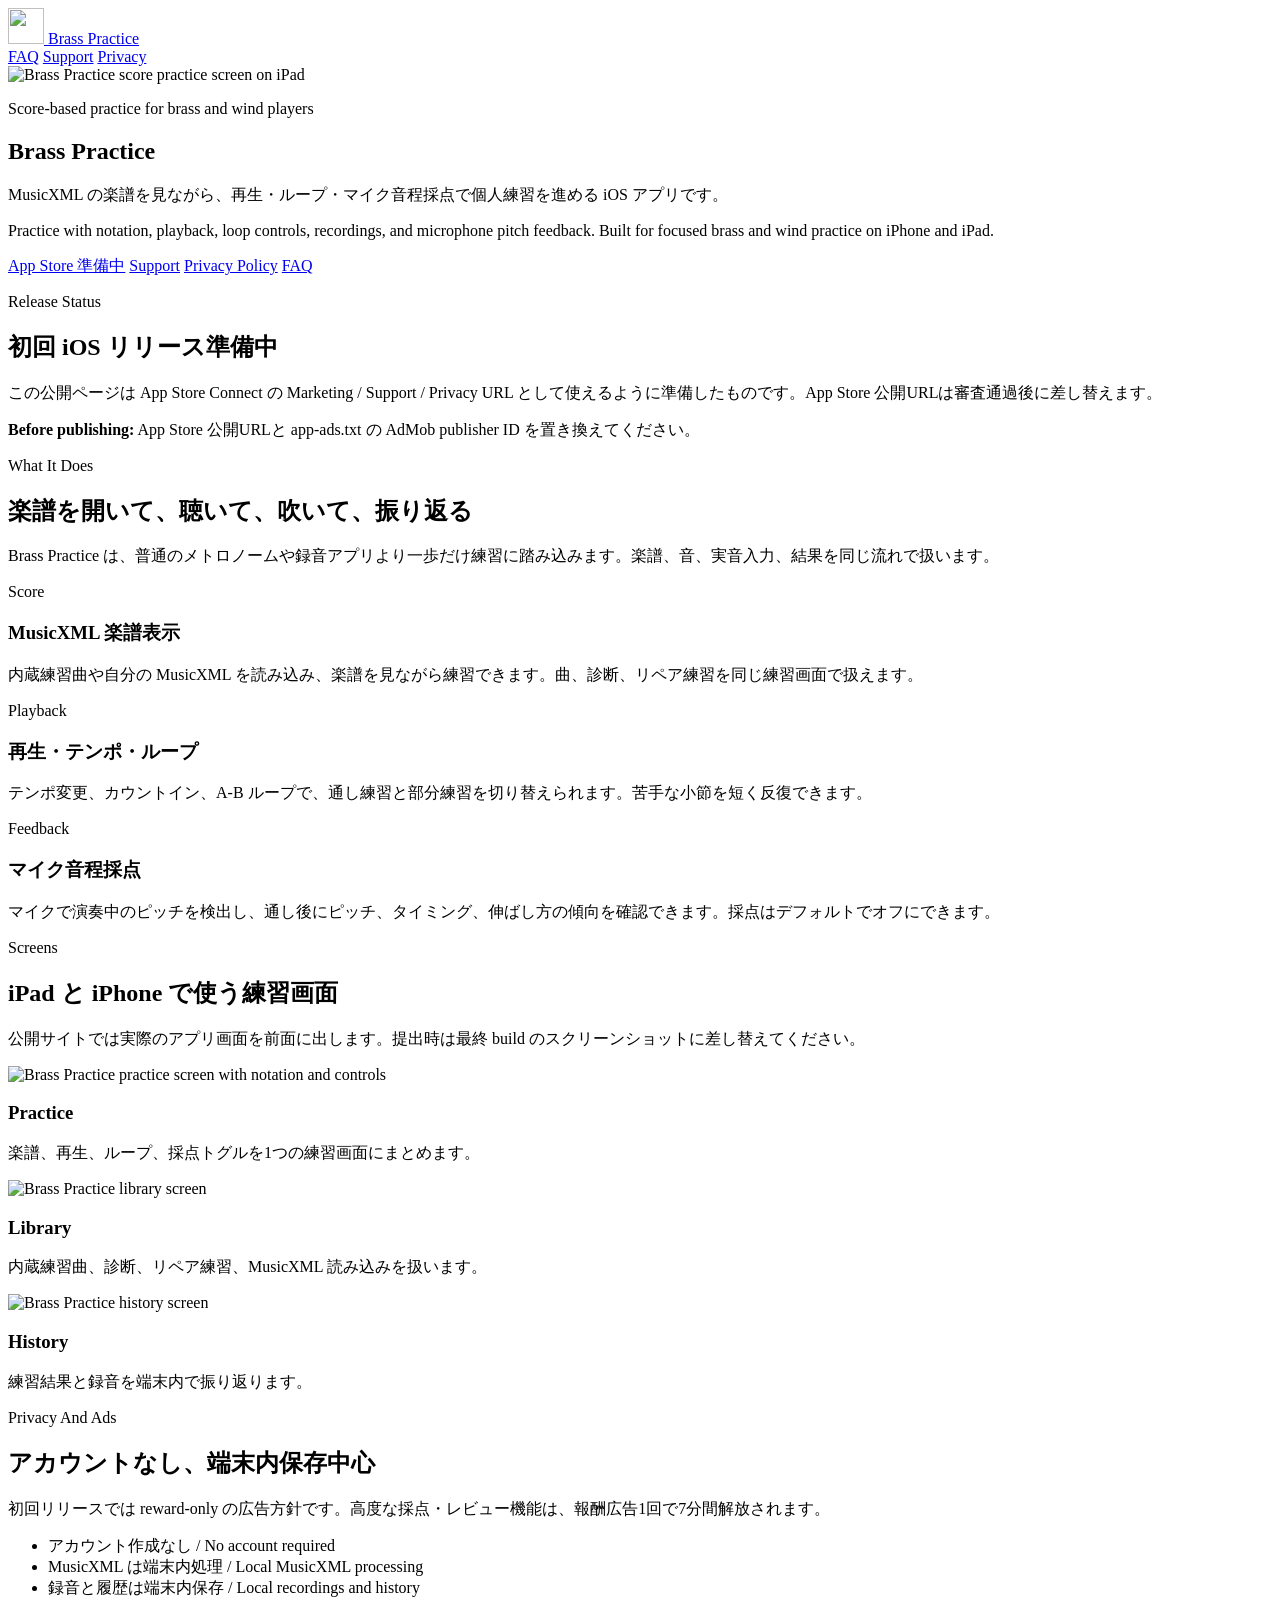
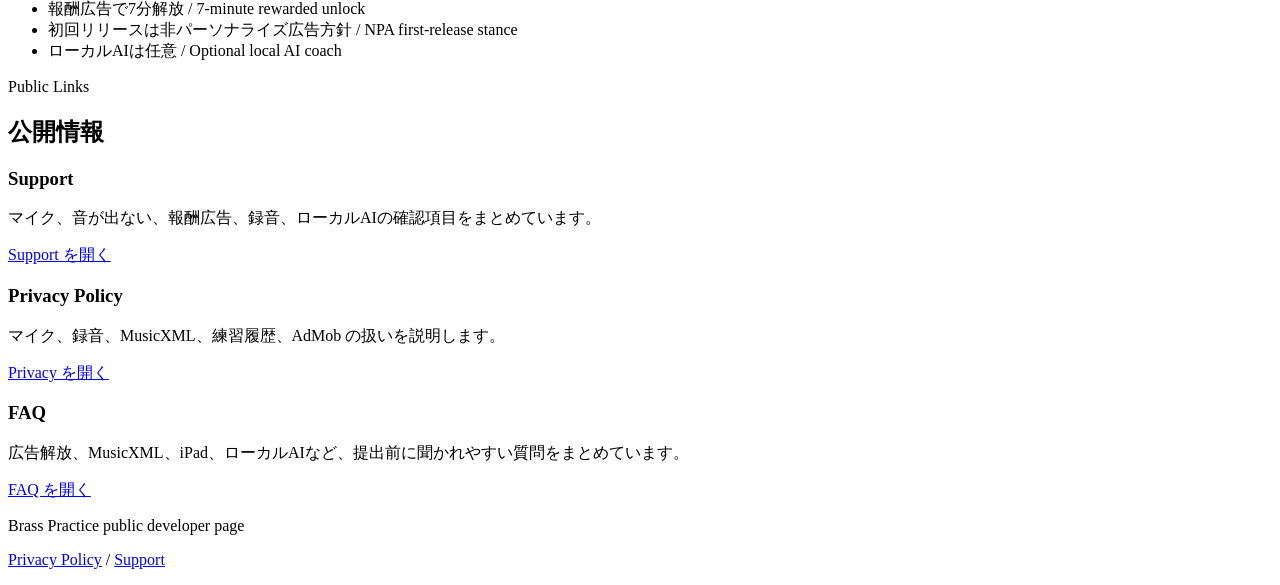
==== brass-practice/index.html @ 4e406d91 "Create index.html" ====
<!DOCTYPE html>
<html lang="ja">
<head>
  <meta charset="UTF-8">
  <meta name="viewport" content="width=device-width, initial-scale=1.0">
  <meta name="description" content="Brass Practice の公式公開ページ。MusicXML 楽譜表示、再生、ループ練習、マイク音程採点、録音、サポート、FAQ、プライバシーポリシーをまとめています。">
  <meta name="robots" content="index,follow,max-image-preview:large,max-snippet:-1,max-video-preview:-1">
  <meta name="keywords" content="Brass Practice,金管,管楽器,MusicXML,楽譜,音程,採点,トランペット,トロンボーン,ホルン,brass practice,pitch feedback">
  <meta property="og:site_name" content="Brass Practice">
  <meta property="og:type" content="website">
  <meta property="og:title" content="Brass Practice">
  <meta property="og:description" content="MusicXML 楽譜表示、再生、ループ練習、マイク音程採点で管楽器の個人練習を支える iOS アプリです。">
  <meta property="og:url" content="https://musicapp-lab.github.io/brass-practice/">
  <meta property="og:image" content="https://musicapp-lab.github.io/brass-practice/assets/brass-practice-hero.png">
  <meta name="twitter:card" content="summary_large_image">
  <meta name="twitter:title" content="Brass Practice">
  <meta name="twitter:description" content="MusicXML 楽譜、再生、ループ、マイク採点で管楽器の練習を支えるアプリです。">
  <link rel="canonical" href="https://musicapp-lab.github.io/brass-practice/">
  <title>Brass Practice</title>
  <link rel="icon" href="./assets/brass-practice-icon.png" type="image/png">
  <link rel="preconnect" href="https://fonts.googleapis.com">
  <link rel="preconnect" href="https://fonts.gstatic.com" crossorigin>
  <link href="https://fonts.googleapis.com/css2?family=Noto+Sans+JP:wght@400;500;700;800;900&display=swap" rel="stylesheet">
  <link rel="stylesheet" href="./styles.css">
  <script type="application/ld+json">
  {
    "@context": "https://schema.org",
    "@type": "MobileApplication",
    "name": "Brass Practice",
    "url": "https://musicapp-lab.github.io/brass-practice/",
    "description": "Brass Practice is an iOS music practice app for brass and wind players. It combines MusicXML score display, playback, loop practice, microphone pitch feedback, recordings, and local practice history.",
    "applicationCategory": "MusicApplication",
    "operatingSystem": "iOS",
    "inLanguage": ["ja", "en"],
    "isAccessibleForFree": true,
    "publisher": {
      "@type": "Person",
      "name": "Yuji Ozawa"
    },
    "offers": {
      "@type": "Offer",
      "price": "0",
      "priceCurrency": "JPY"
    },
    "featureList": [
      "MusicXML score display and playback",
      "Tempo control, count-in, and A-B loop practice",
      "Microphone-based live pitch feedback and scoring",
      "Practice history and recordings",
      "Optional local AI coach with standard scoring fallback",
      "Rewarded-ad unlock for advanced scoring and review tools"
    ]
  }
  </script>
</head>
<body>
  <header class="topbar">
    <div class="topbar-inner">
      <a class="brand" href="./index.html">
        <img class="brand-mark" src="./assets/brass-practice-icon.png" alt="" width="36" height="36">
        <span>Brass Practice</span>
      </a>
      <nav class="nav" aria-label="Primary">
        <a href="./faq.html">FAQ</a>
        <a href="./support.html">Support</a>
        <a href="./privacy.html">Privacy</a>
      </nav>
    </div>
  </header>

  <main>
    <section class="hero">
      <img class="hero-media" src="./assets/brass-practice-hero.png" alt="Brass Practice score practice screen on iPad">
      <div class="hero-content">
        <p class="eyebrow">Score-based practice for brass and wind players</p>
        <h1>Brass Practice</h1>
        <p class="lede">MusicXML の楽譜を見ながら、再生・ループ・マイク音程採点で個人練習を進める iOS アプリです。</p>
        <p class="lede muted">Practice with notation, playback, loop controls, recordings, and microphone pitch feedback. Built for focused brass and wind practice on iPhone and iPad.</p>
        <div class="cta-row">
          <a class="button is-disabled" href="#release-status" aria-disabled="true">App Store 準備中</a>
          <a class="button-secondary" href="./support.html">Support</a>
          <a class="button-secondary" href="./privacy.html">Privacy Policy</a>
          <a class="button-secondary" href="./faq.html">FAQ</a>
        </div>
      </div>
    </section>

    <section id="release-status" class="section">
      <div class="section-inner">
        <div class="section-head">
          <div>
            <p class="eyebrow">Release Status</p>
            <h2>初回 iOS リリース準備中</h2>
          </div>
          <p class="muted">この公開ページは App Store Connect の Marketing / Support / Privacy URL として使えるように準備したものです。App Store 公開URLは審査通過後に差し替えます。</p>
        </div>
        <div class="status-strip">
          <strong>Before publishing:</strong>
          <span>App Store 公開URLと app-ads.txt の AdMob publisher ID を置き換えてください。</span>
        </div>
      </div>
    </section>

    <section class="section alt">
      <div class="section-inner">
        <div class="section-head">
          <div>
            <p class="eyebrow">What It Does</p>
            <h2>楽譜を開いて、聴いて、吹いて、振り返る</h2>
          </div>
          <p class="muted">Brass Practice は、普通のメトロノームや録音アプリより一歩だけ練習に踏み込みます。楽譜、音、実音入力、結果を同じ流れで扱います。</p>
        </div>
        <div class="feature-grid">
          <article class="feature-card">
            <span class="tag blue">Score</span>
            <h3>MusicXML 楽譜表示</h3>
            <p>内蔵練習曲や自分の MusicXML を読み込み、楽譜を見ながら練習できます。曲、診断、リペア練習を同じ練習画面で扱えます。</p>
          </article>
          <article class="feature-card">
            <span class="tag gold">Playback</span>
            <h3>再生・テンポ・ループ</h3>
            <p>テンポ変更、カウントイン、A-B ループで、通し練習と部分練習を切り替えられます。苦手な小節を短く反復できます。</p>
          </article>
          <article class="feature-card">
            <span class="tag">Feedback</span>
            <h3>マイク音程採点</h3>
            <p>マイクで演奏中のピッチを検出し、通し後にピッチ、タイミング、伸ばし方の傾向を確認できます。採点はデフォルトでオフにできます。</p>
          </article>
        </div>
      </div>
    </section>

    <section class="section">
      <div class="section-inner">
        <div class="section-head">
          <div>
            <p class="eyebrow">Screens</p>
            <h2>iPad と iPhone で使う練習画面</h2>
          </div>
          <p class="muted">公開サイトでは実際のアプリ画面を前面に出します。提出時は最終 build のスクリーンショットに差し替えてください。</p>
        </div>
        <div class="screenshot-grid">
          <article class="screenshot-card">
            <img src="./assets/brass-practice-hero.png" alt="Brass Practice practice screen with notation and controls">
            <div class="screenshot-caption">
              <h3>Practice</h3>
              <p>楽譜、再生、ループ、採点トグルを1つの練習画面にまとめます。</p>
            </div>
          </article>
          <article class="screenshot-card">
            <img src="./assets/brass-practice-library.png" alt="Brass Practice library screen">
            <div class="screenshot-caption">
              <h3>Library</h3>
              <p>内蔵練習曲、診断、リペア練習、MusicXML 読み込みを扱います。</p>
            </div>
          </article>
          <article class="screenshot-card">
            <img src="./assets/brass-practice-history.png" alt="Brass Practice history screen">
            <div class="screenshot-caption">
              <h3>History</h3>
              <p>練習結果と録音を端末内で振り返ります。</p>
            </div>
          </article>
        </div>
      </div>
    </section>

    <section class="section alt">
      <div class="section-inner">
        <div class="section-head">
          <div>
            <p class="eyebrow">Privacy And Ads</p>
            <h2>アカウントなし、端末内保存中心</h2>
          </div>
          <p class="muted">初回リリースでは reward-only の広告方針です。高度な採点・レビュー機能は、報酬広告1回で7分間解放されます。</p>
        </div>
        <ul class="pill-list">
          <li>アカウント作成なし / No account required</li>
          <li>MusicXML は端末内処理 / Local MusicXML processing</li>
          <li>録音と履歴は端末内保存 / Local recordings and history</li>
          <li>報酬広告で7分解放 / 7-minute rewarded unlock</li>
          <li>初回リリースは非パーソナライズ広告方針 / NPA first-release stance</li>
          <li>ローカルAIは任意 / Optional local AI coach</li>
        </ul>
      </div>
    </section>

    <section class="section">
      <div class="section-inner">
        <div class="section-head">
          <div>
            <p class="eyebrow">Public Links</p>
            <h2>公開情報</h2>
          </div>
        </div>
        <div class="info-grid">
          <article class="info-card">
            <h3>Support</h3>
            <p>マイク、音が出ない、報酬広告、録音、ローカルAIの確認項目をまとめています。</p>
            <a href="./support.html">Support を開く</a>
          </article>
          <article class="info-card">
            <h3>Privacy Policy</h3>
            <p>マイク、録音、MusicXML、練習履歴、AdMob の扱いを説明します。</p>
            <a href="./privacy.html">Privacy を開く</a>
          </article>
          <article class="info-card">
            <h3>FAQ</h3>
            <p>広告解放、MusicXML、iPad、ローカルAIなど、提出前に聞かれやすい質問をまとめています。</p>
            <a href="./faq.html">FAQ を開く</a>
          </article>
        </div>
      </div>
    </section>
  </main>

  <footer class="footer">
    <div class="footer-inner">
      <p>Brass Practice public developer page</p>
      <p><a href="./privacy.html">Privacy Policy</a> / <a href="./support.html">Support</a></p>
    </div>
  </footer>
</body>
</html>
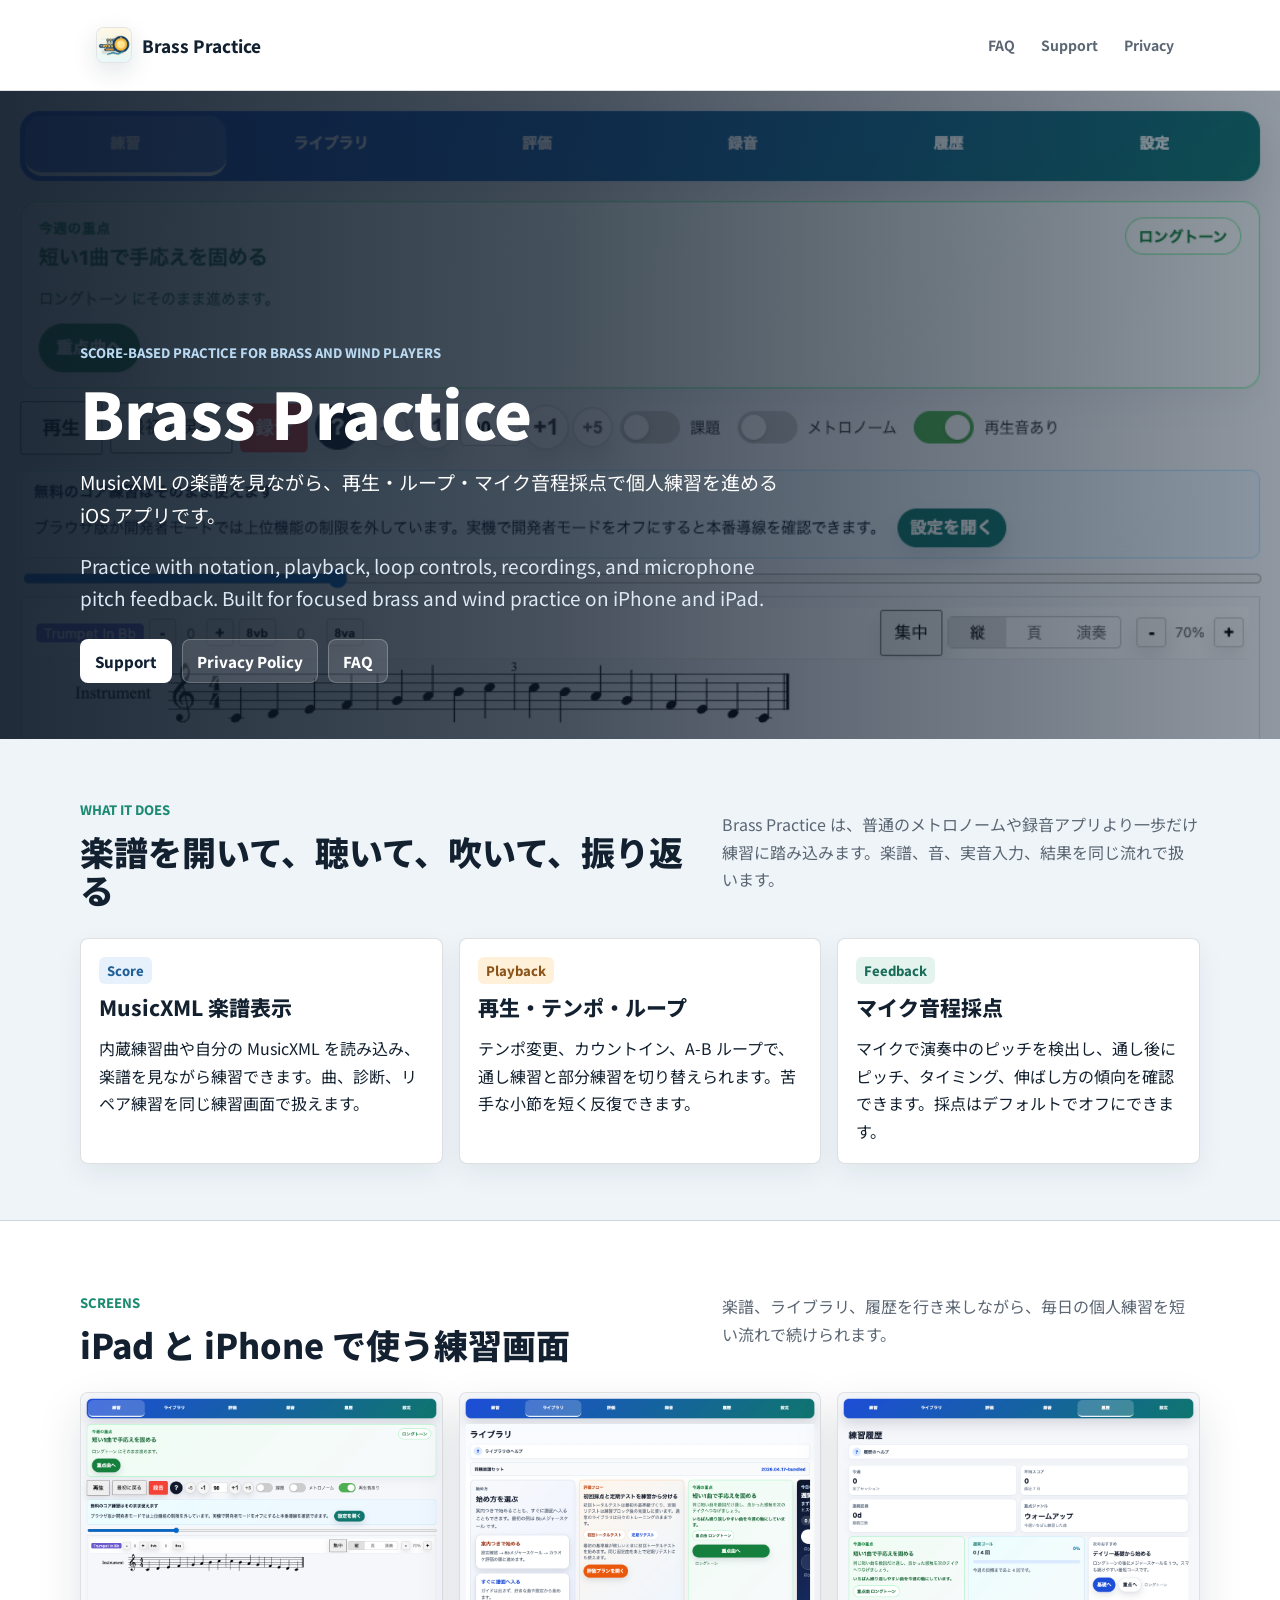
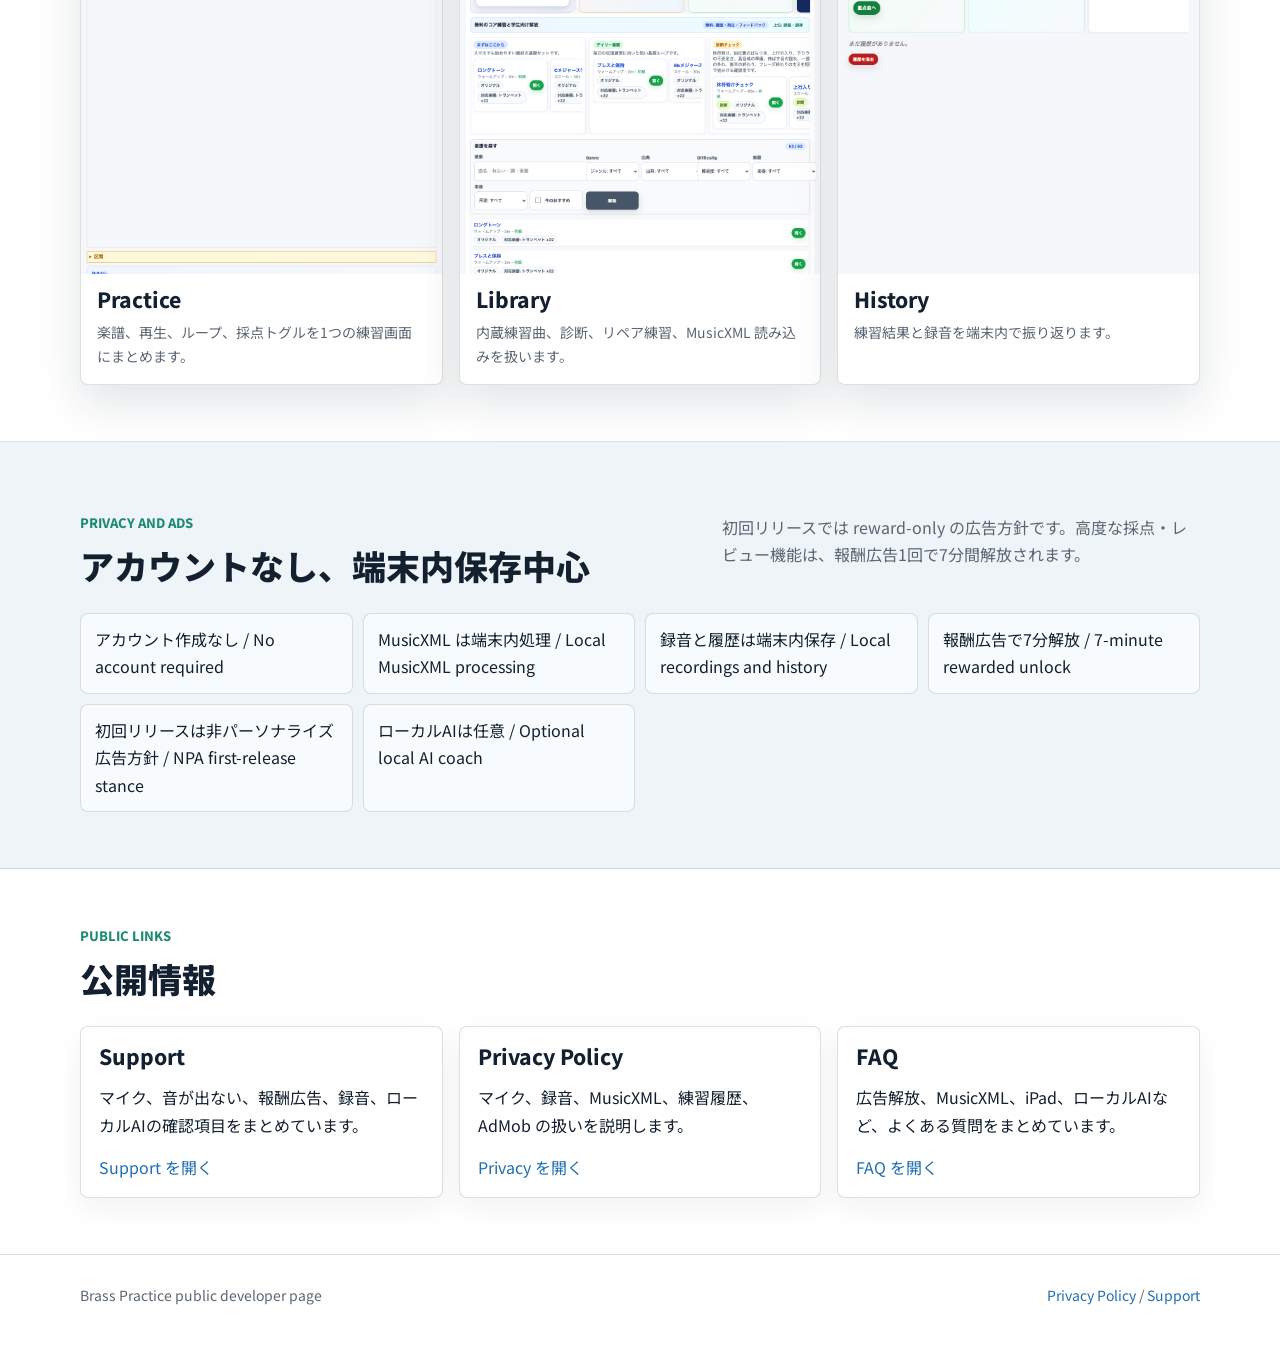
==== commit 4a9d47f4: "Update index.html" ====
--- a/brass-practice/index.html
+++ b/brass-practice/index.html
@@ -77,26 +77,9 @@
         <p class="lede">MusicXML の楽譜を見ながら、再生・ループ・マイク音程採点で個人練習を進める iOS アプリです。</p>
         <p class="lede muted">Practice with notation, playback, loop controls, recordings, and microphone pitch feedback. Built for focused brass and wind practice on iPhone and iPad.</p>
         <div class="cta-row">
-          <a class="button is-disabled" href="#release-status" aria-disabled="true">App Store 準備中</a>
-          <a class="button-secondary" href="./support.html">Support</a>
+          <a class="button" href="./support.html">Support</a>
           <a class="button-secondary" href="./privacy.html">Privacy Policy</a>
           <a class="button-secondary" href="./faq.html">FAQ</a>
-        </div>
-      </div>
-    </section>
-
-    <section id="release-status" class="section">
-      <div class="section-inner">
-        <div class="section-head">
-          <div>
-            <p class="eyebrow">Release Status</p>
-            <h2>初回 iOS リリース準備中</h2>
-          </div>
-          <p class="muted">この公開ページは App Store Connect の Marketing / Support / Privacy URL として使えるように準備したものです。App Store 公開URLは審査通過後に差し替えます。</p>
-        </div>
-        <div class="status-strip">
-          <strong>Before publishing:</strong>
-          <span>App Store 公開URLと app-ads.txt の AdMob publisher ID を置き換えてください。</span>
         </div>
       </div>
     </section>
@@ -137,7 +120,7 @@
             <p class="eyebrow">Screens</p>
             <h2>iPad と iPhone で使う練習画面</h2>
           </div>
-          <p class="muted">公開サイトでは実際のアプリ画面を前面に出します。提出時は最終 build のスクリーンショットに差し替えてください。</p>
+          <p class="muted">楽譜、ライブラリ、履歴を行き来しながら、毎日の個人練習を短い流れで続けられます。</p>
         </div>
         <div class="screenshot-grid">
           <article class="screenshot-card">
@@ -206,7 +189,7 @@
           </article>
           <article class="info-card">
             <h3>FAQ</h3>
-            <p>広告解放、MusicXML、iPad、ローカルAIなど、提出前に聞かれやすい質問をまとめています。</p>
+            <p>広告解放、MusicXML、iPad、ローカルAIなど、よくある質問をまとめています。</p>
             <a href="./faq.html">FAQ を開く</a>
           </article>
         </div>
--- a/brass-practice/styles.css
+++ b/brass-practice/styles.css
@@ -0,0 +1,589 @@
+:root {
+  color-scheme: light;
+  --bg: #f6f8fb;
+  --paper: #ffffff;
+  --ink: #122033;
+  --muted: #5d6b7d;
+  --line: #d8e1ec;
+  --blue: #1f6fb2;
+  --green: #2f8f74;
+  --gold: #c7832c;
+  --red: #b64a4a;
+  --shadow: 0 18px 48px rgba(18, 32, 51, 0.12);
+  --site-width: min(1120px, calc(100% - 32px));
+}
+
+* {
+  box-sizing: border-box;
+}
+
+html {
+  scroll-behavior: smooth;
+}
+
+body {
+  margin: 0;
+  color: var(--ink);
+  font-family: "Noto Sans JP", system-ui, -apple-system, BlinkMacSystemFont, "Segoe UI", sans-serif;
+  background: var(--bg);
+}
+
+img {
+  display: block;
+  max-width: 100%;
+}
+
+a {
+  color: var(--blue);
+  text-decoration: none;
+}
+
+a:hover,
+a:focus-visible {
+  text-decoration: underline;
+}
+
+.topbar {
+  position: sticky;
+  top: 0;
+  z-index: 20;
+  border-bottom: 1px solid rgba(216, 225, 236, 0.9);
+  background: rgba(255, 255, 255, 0.92);
+  backdrop-filter: blur(14px);
+}
+
+.topbar-inner {
+  width: var(--site-width);
+  min-height: 66px;
+  margin: 0 auto;
+  display: flex;
+  align-items: center;
+  justify-content: space-between;
+  gap: 18px;
+}
+
+.brand {
+  display: inline-flex;
+  align-items: center;
+  gap: 10px;
+  color: var(--ink);
+  font-weight: 800;
+}
+
+.brand:hover {
+  text-decoration: none;
+}
+
+.brand-mark {
+  width: 36px;
+  height: 36px;
+  border-radius: 8px;
+  border: 1px solid rgba(18, 32, 51, 0.12);
+  background: var(--paper);
+  box-shadow: 0 8px 24px rgba(18, 32, 51, 0.12);
+}
+
+.brand span:last-child {
+  font-size: 17px;
+}
+
+.nav {
+  display: flex;
+  flex-wrap: wrap;
+  gap: 6px;
+}
+
+.nav a {
+  padding: 8px 10px;
+  border-radius: 8px;
+  color: var(--muted);
+  font-size: 14px;
+  font-weight: 700;
+}
+
+.nav a:hover,
+.nav a:focus-visible {
+  background: #e8f2fb;
+  color: var(--ink);
+  text-decoration: none;
+}
+
+main {
+  min-height: 70vh;
+}
+
+.hero {
+  position: relative;
+  overflow: hidden;
+  min-height: 72svh;
+  display: grid;
+  align-items: end;
+  background: #102033;
+}
+
+.hero-media {
+  position: absolute;
+  inset: 0;
+  width: 100%;
+  height: 100%;
+  object-fit: cover;
+  object-position: center top;
+  opacity: 0.72;
+}
+
+.hero::after {
+  content: "";
+  position: absolute;
+  inset: 0;
+  background: linear-gradient(90deg, rgba(12, 24, 39, 0.88) 0%, rgba(12, 24, 39, 0.66) 44%, rgba(12, 24, 39, 0.22) 100%);
+}
+
+.hero-content {
+  position: relative;
+  z-index: 1;
+  width: var(--site-width);
+  margin: 0 auto;
+  padding: 72px 0 56px;
+  color: #ffffff;
+}
+
+.eyebrow {
+  margin: 0 0 12px;
+  color: #b9d8f1;
+  font-size: 13px;
+  font-weight: 800;
+  letter-spacing: 0;
+  text-transform: uppercase;
+}
+
+h1,
+h2,
+h3 {
+  margin: 0;
+  line-height: 1.12;
+}
+
+h1 {
+  max-width: 12ch;
+  font-size: 64px;
+  font-weight: 900;
+}
+
+h2 {
+  font-size: 34px;
+  font-weight: 850;
+}
+
+h3 {
+  font-size: 21px;
+  font-weight: 800;
+}
+
+p,
+li,
+dd,
+dt {
+  font-size: 16px;
+  line-height: 1.72;
+}
+
+.lede {
+  max-width: 720px;
+  margin: 18px 0 0;
+  font-size: 19px;
+}
+
+.muted {
+  color: var(--muted);
+}
+
+.hero .muted {
+  color: #dce8f4;
+}
+
+.cta-row {
+  display: flex;
+  flex-wrap: wrap;
+  gap: 10px;
+  margin-top: 24px;
+}
+
+.button,
+.button-secondary {
+  display: inline-flex;
+  align-items: center;
+  justify-content: center;
+  min-height: 44px;
+  padding: 10px 14px;
+  border-radius: 8px;
+  border: 1px solid rgba(255, 255, 255, 0.24);
+  font-size: 15px;
+  font-weight: 800;
+}
+
+.button {
+  background: #ffffff;
+  color: #102033;
+}
+
+.button-secondary {
+  background: rgba(255, 255, 255, 0.12);
+  color: #ffffff;
+}
+
+.button:hover,
+.button-secondary:hover,
+.button:focus-visible,
+.button-secondary:focus-visible {
+  text-decoration: none;
+  transform: translateY(-1px);
+}
+
+.button.is-disabled {
+  cursor: default;
+  color: #526174;
+  background: #edf2f7;
+}
+
+.section {
+  padding: 56px 0;
+  border-bottom: 1px solid var(--line);
+  background: var(--paper);
+}
+
+.section.alt {
+  background: #eef4f8;
+}
+
+.section-inner {
+  width: var(--site-width);
+  margin: 0 auto;
+}
+
+.section-head {
+  display: grid;
+  grid-template-columns: minmax(0, 0.9fr) minmax(260px, 0.7fr);
+  gap: 28px;
+  align-items: end;
+  margin-bottom: 28px;
+}
+
+.section-head .eyebrow {
+  color: var(--green);
+}
+
+.feature-grid,
+.info-grid,
+.faq-grid,
+.screenshot-grid {
+  display: grid;
+  grid-template-columns: repeat(3, minmax(0, 1fr));
+  gap: 16px;
+}
+
+.info-grid.two,
+.faq-grid {
+  grid-template-columns: repeat(2, minmax(0, 1fr));
+}
+
+.feature-card,
+.info-card,
+.lang-card,
+.faq-item {
+  min-width: 0;
+  border: 1px solid var(--line);
+  border-radius: 8px;
+  background: var(--paper);
+  padding: 18px;
+  box-shadow: 0 10px 28px rgba(18, 32, 51, 0.06);
+}
+
+.feature-card p:last-child,
+.info-card p:last-child,
+.lang-card p:last-child,
+.faq-item p:last-child {
+  margin-bottom: 0;
+}
+
+.tag {
+  display: inline-flex;
+  align-items: center;
+  min-height: 26px;
+  margin-bottom: 12px;
+  padding: 4px 8px;
+  border-radius: 6px;
+  background: #e5f3ef;
+  color: #176b57;
+  font-size: 13px;
+  font-weight: 800;
+}
+
+.tag.gold {
+  background: #fff0da;
+  color: #8a5318;
+}
+
+.tag.blue {
+  background: #e7f1fb;
+  color: #1f5f98;
+}
+
+.screenshot-card {
+  overflow: hidden;
+  border: 1px solid var(--line);
+  border-radius: 8px;
+  background: var(--paper);
+  box-shadow: var(--shadow);
+}
+
+.screenshot-card img {
+  width: 100%;
+  aspect-ratio: 3 / 4;
+  object-fit: cover;
+  object-position: top center;
+  background: #dce7f1;
+}
+
+.screenshot-caption {
+  padding: 14px 16px 16px;
+}
+
+.screenshot-caption p {
+  margin: 8px 0 0;
+  color: var(--muted);
+  font-size: 14px;
+}
+
+.pill-list,
+.check-list,
+.link-list {
+  display: grid;
+  gap: 10px;
+  margin: 0;
+  padding: 0;
+  list-style: none;
+}
+
+.pill-list {
+  grid-template-columns: repeat(auto-fit, minmax(220px, 1fr));
+}
+
+.pill-list li,
+.check-list li,
+.link-list li {
+  min-width: 0;
+  padding: 12px 14px;
+  border: 1px solid var(--line);
+  border-radius: 8px;
+  background: #f8fbfd;
+}
+
+.status-strip,
+.contact-strip {
+  display: flex;
+  flex-wrap: wrap;
+  gap: 10px;
+  align-items: center;
+  margin-top: 18px;
+  padding: 14px;
+  border: 1px solid var(--line);
+  border-radius: 8px;
+  background: #f8fbfd;
+}
+
+.status-strip strong,
+.contact-strip strong {
+  color: var(--red);
+}
+
+.lang-label {
+  display: inline-flex;
+  margin-bottom: 10px;
+  color: var(--green);
+  font-size: 13px;
+  font-weight: 900;
+}
+
+.faq-stack {
+  display: grid;
+  gap: 16px;
+}
+
+.faq-item h3 {
+  margin-bottom: 14px;
+}
+
+.page-hero {
+  padding: 64px 0 44px;
+  background: #102033;
+  color: #ffffff;
+}
+
+.page-hero .section-inner {
+  display: grid;
+  gap: 14px;
+}
+
+.page-hero h1 {
+  max-width: 14ch;
+  font-size: 52px;
+}
+
+.page-hero .lede {
+  max-width: 780px;
+}
+
+.footer {
+  padding: 28px 0 48px;
+  color: var(--muted);
+  background: #ffffff;
+}
+
+.footer-inner {
+  width: var(--site-width);
+  margin: 0 auto;
+  display: flex;
+  flex-wrap: wrap;
+  align-items: center;
+  justify-content: space-between;
+  gap: 12px;
+}
+
+.footer p {
+  margin: 0;
+  font-size: 14px;
+}
+
+@media (max-width: 820px) {
+  .topbar-inner {
+    min-height: auto;
+    padding: 10px 0;
+    align-items: flex-start;
+    flex-direction: column;
+  }
+
+  .hero {
+    min-height: 70svh;
+  }
+
+  .hero-content {
+    padding: 54px 0 42px;
+  }
+
+  h1,
+  .page-hero h1 {
+    font-size: 42px;
+  }
+
+  h2 {
+    font-size: 28px;
+  }
+
+  .lede {
+    font-size: 17px;
+  }
+
+  .section-head,
+  .feature-grid,
+  .info-grid,
+  .info-grid.two,
+  .faq-grid,
+  .screenshot-grid {
+    grid-template-columns: 1fr;
+  }
+
+  .section {
+    padding: 40px 0;
+  }
+
+  .screenshot-card img {
+    aspect-ratio: 4 / 3;
+  }
+}
+
+@media (max-width: 420px) {
+  :root {
+    --site-width: min(100% - 24px, 1120px);
+  }
+
+  .nav a {
+    padding: 7px 8px;
+    font-size: 13px;
+  }
+
+  h1,
+  .page-hero h1 {
+    font-size: 36px;
+  }
+
+  .button,
+  .button-secondary {
+    width: 100%;
+  }
+}:root {
+  color-scheme: light;
+  --bg: #f6f8fb;
+  --surface: #ffffff;
+  --surface-soft: #eef4f7;
+  --ink: #12202f;
+  --muted: #5b6673;
+  --line: rgba(18, 32, 47, 0.14);
+  --blue: #1f6fb2;
+  --green: #1d8a72;
+  --amber: #c7831a;
+  --red: #b94735;
+  --shadow: 0 18px 45px rgba(18, 32, 47, 0.12);
+  --width: min(1120px, calc(100% - 32px));
+}
+
+* {
+  box-sizing: border-box;
+}
+
+html {
+  scroll-behavior: smooth;
+}
+
+body {
+  margin: 0;
+  color: var(--ink);
+  font-family: Inter, "Noto Sans JP", system-ui, -apple-system, BlinkMacSystemFont, "Segoe UI", sans-serif;
+  background: var(--bg);
+}
+
+a {
+  color: var(--blue);
+  text-decoration: none;
+}
+
+a:hover,
+a:focus-visible {
+  text-decoration: underline;
+}
+
+.topbar {
+  position: sticky;
+  top: 0;
+  z-index: 20;
+  display: flex;
+  align-items: center;
+  justify-content: space-between;
+  gap: 16px;
+  padding: 12px max(16px, calc((100vw - 1120px) / 2));
+  border-bottom: 1px solid var(--line);
+  background: rgba(255, 255, 255, 0.92);
+  backdrop-filter: blur(14px);
+}
+
+.brand {
+  display: inline-flex;
+  align-items: center;
+  gap: 10px;
+  color: var(--ink);
+  font-weight: 800;
+}
+
+.brand:hover,
+.brand:focus-visible {
+  text-decoration: none;
+}
